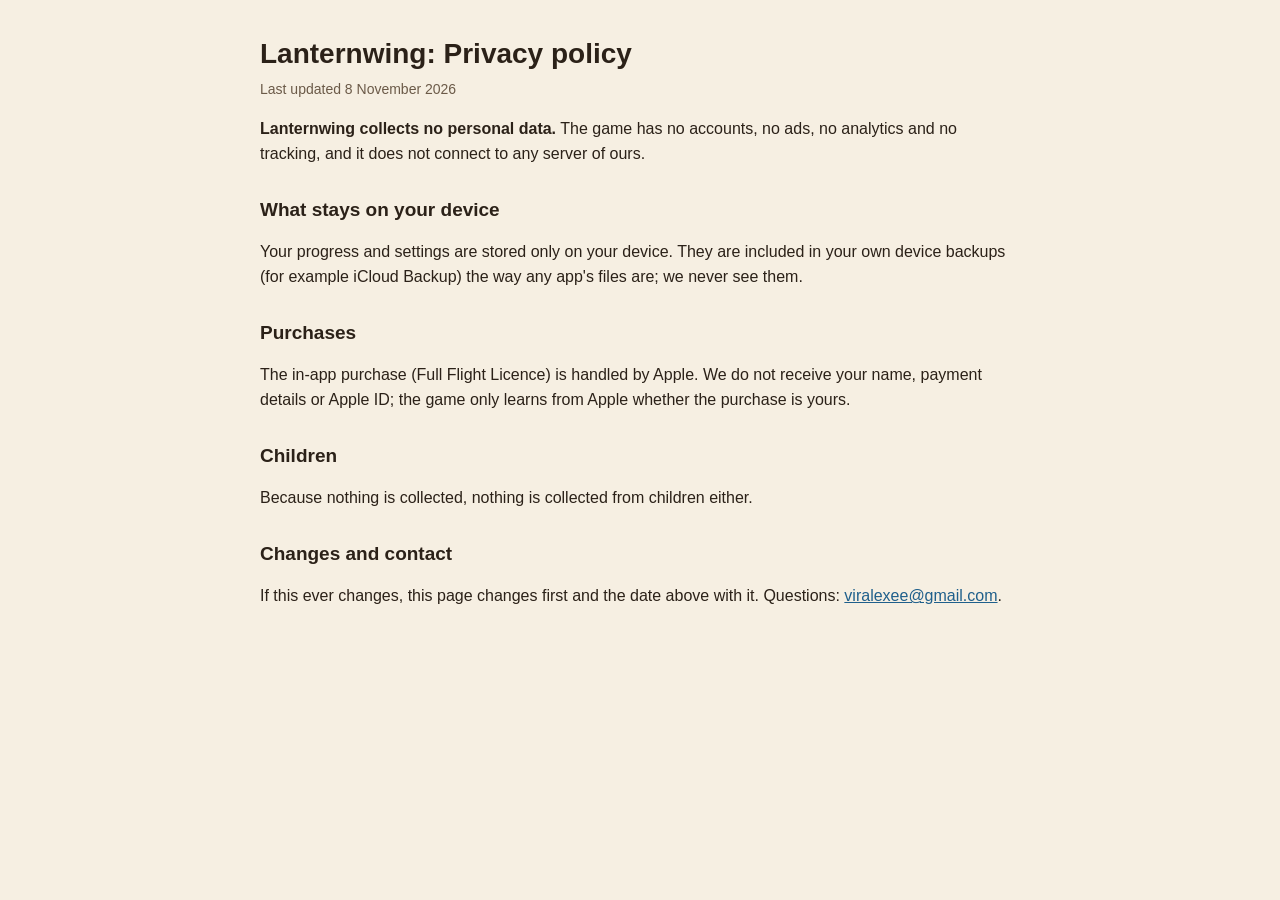
==== privacy/index.html @ 67358646 "Lanternwing site: home, support, privacy policy" ====
<!doctype html>
<html lang="en">
<head>
<meta charset="utf-8">
<meta name="viewport" content="width=device-width, initial-scale=1">
<title>Lanternwing · Privacy policy</title>
<link rel="stylesheet" href="../site.css">
</head>
<body>
<main>
<section id="en">
<h1>Lanternwing: Privacy policy</h1>
<p class="date">Last updated 8 November 2026</p>
<p><b>Lanternwing collects no personal data.</b> The game has no accounts, no ads, no analytics and no tracking, and it does not connect to any server of ours.</p>
<h2>What stays on your device</h2>
<p>Your progress and settings are stored only on your device. They are included in your own device backups (for example iCloud Backup) the way any app's files are; we never see them.</p>
<h2>Purchases</h2>
<p>The in-app purchase (Full Flight Licence) is handled by Apple. We do not receive your name, payment details or Apple ID; the game only learns from Apple whether the purchase is yours.</p>
<h2>Children</h2>
<p>Because nothing is collected, nothing is collected from children either.</p>
<h2>Changes and contact</h2>
<p>If this ever changes, this page changes first and the date above with it. Questions: <a href="mailto:viralexee@gmail.com">viralexee@gmail.com</a>.</p>
</section>
</main>
</body>
</html>
---- site.css ----
:root { color-scheme: light dark; --paper: #f6efe2; --ink: #2b2118; --soft: #6b5a48; --line: #d8c7a8; --link: #1f5f8b; }
@media (prefers-color-scheme: dark) { :root { --paper: #1b1a17; --ink: #efe6d6; --soft: #b5a58d; --line: #4a4033; --link: #8cc4ea; } }
body { margin: 0; background: var(--paper); color: var(--ink); font: 16px/1.55 -apple-system, BlinkMacSystemFont, "Segoe UI", Roboto, sans-serif; }
main { max-width: 760px; margin: 0 auto; padding: 24px 16px 64px; }
h1 { font-size: 28px; margin: 8px 0 4px; }
h2 { font-size: 19px; margin: 28px 0 6px; }
a { color: var(--link); }
.lang, .date { color: var(--soft); font-size: 14px; margin: 0; }
table { width: 100%; border-collapse: collapse; font-size: 14px; }
th, td { text-align: left; vertical-align: top; padding: 8px 6px; border-bottom: 1px solid var(--line); }
hr { border: 0; border-top: 2px solid var(--line); margin: 48px 0; }
.hero { display: flex; gap: 16px; align-items: center; margin: 16px 0 8px; }
.hero img { width: 96px; height: 96px; border-radius: 22px; box-shadow: 0 4px 14px rgba(0,0,0,.25); }
.hero h1 { margin: 0; }
.tag { color: var(--soft); margin: 2px 0 0; }
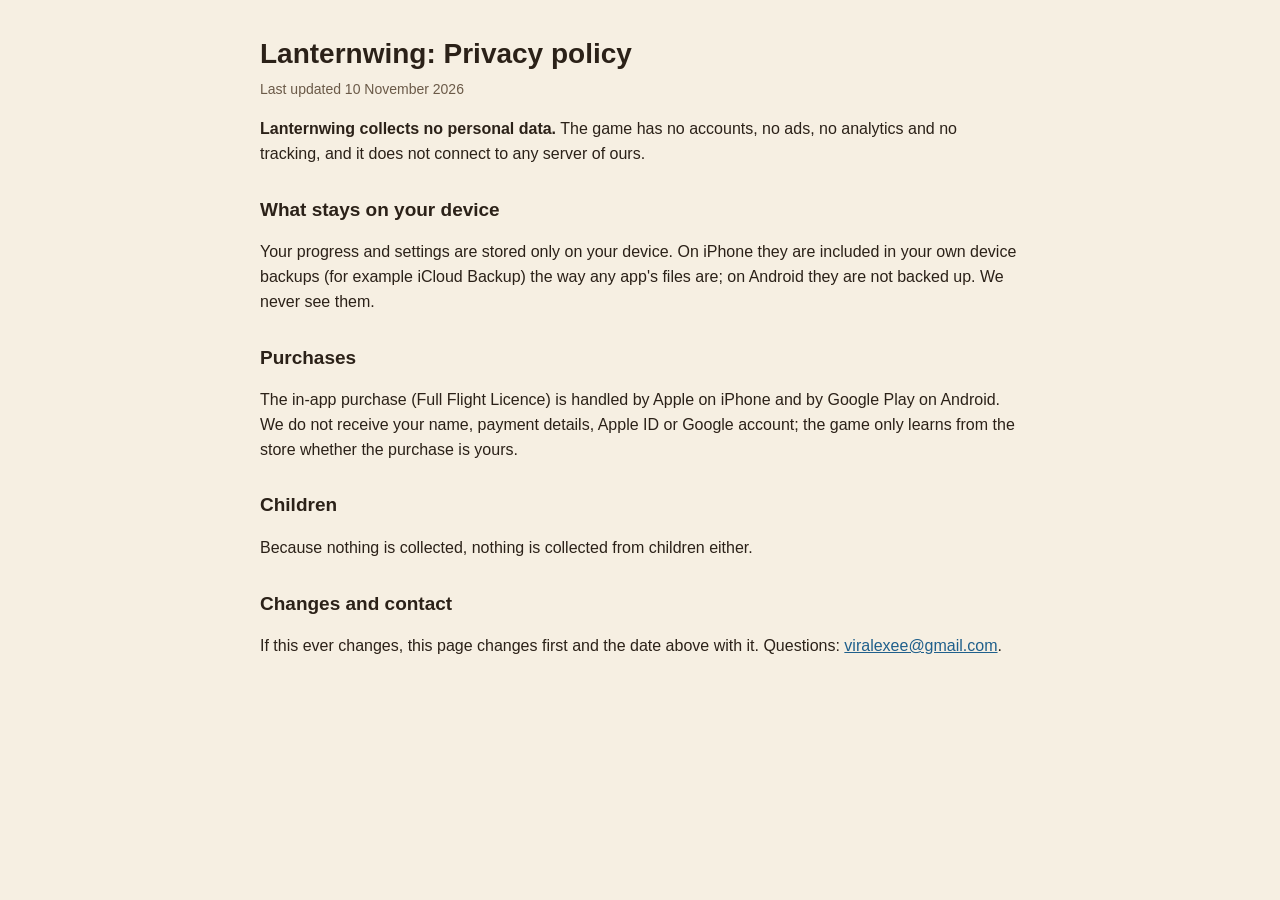
==== commit b53c6797: "Cover Google Play on the privacy page Co-Authored-By: Claude Opus 5.5 <noreply@anthropic.com>" ====
--- a/privacy/index.html
+++ b/privacy/index.html
@@ -10,12 +10,12 @@
 <main>
 <section id="en">
 <h1>Lanternwing: Privacy policy</h1>
-<p class="date">Last updated 8 November 2026</p>
+<p class="date">Last updated 10 November 2026</p>
 <p><b>Lanternwing collects no personal data.</b> The game has no accounts, no ads, no analytics and no tracking, and it does not connect to any server of ours.</p>
 <h2>What stays on your device</h2>
-<p>Your progress and settings are stored only on your device. They are included in your own device backups (for example iCloud Backup) the way any app's files are; we never see them.</p>
+<p>Your progress and settings are stored only on your device. On iPhone they are included in your own device backups (for example iCloud Backup) the way any app's files are; on Android they are not backed up. We never see them.</p>
 <h2>Purchases</h2>
-<p>The in-app purchase (Full Flight Licence) is handled by Apple. We do not receive your name, payment details or Apple ID; the game only learns from Apple whether the purchase is yours.</p>
+<p>The in-app purchase (Full Flight Licence) is handled by Apple on iPhone and by Google Play on Android. We do not receive your name, payment details, Apple ID or Google account; the game only learns from the store whether the purchase is yours.</p>
 <h2>Children</h2>
 <p>Because nothing is collected, nothing is collected from children either.</p>
 <h2>Changes and contact</h2>
